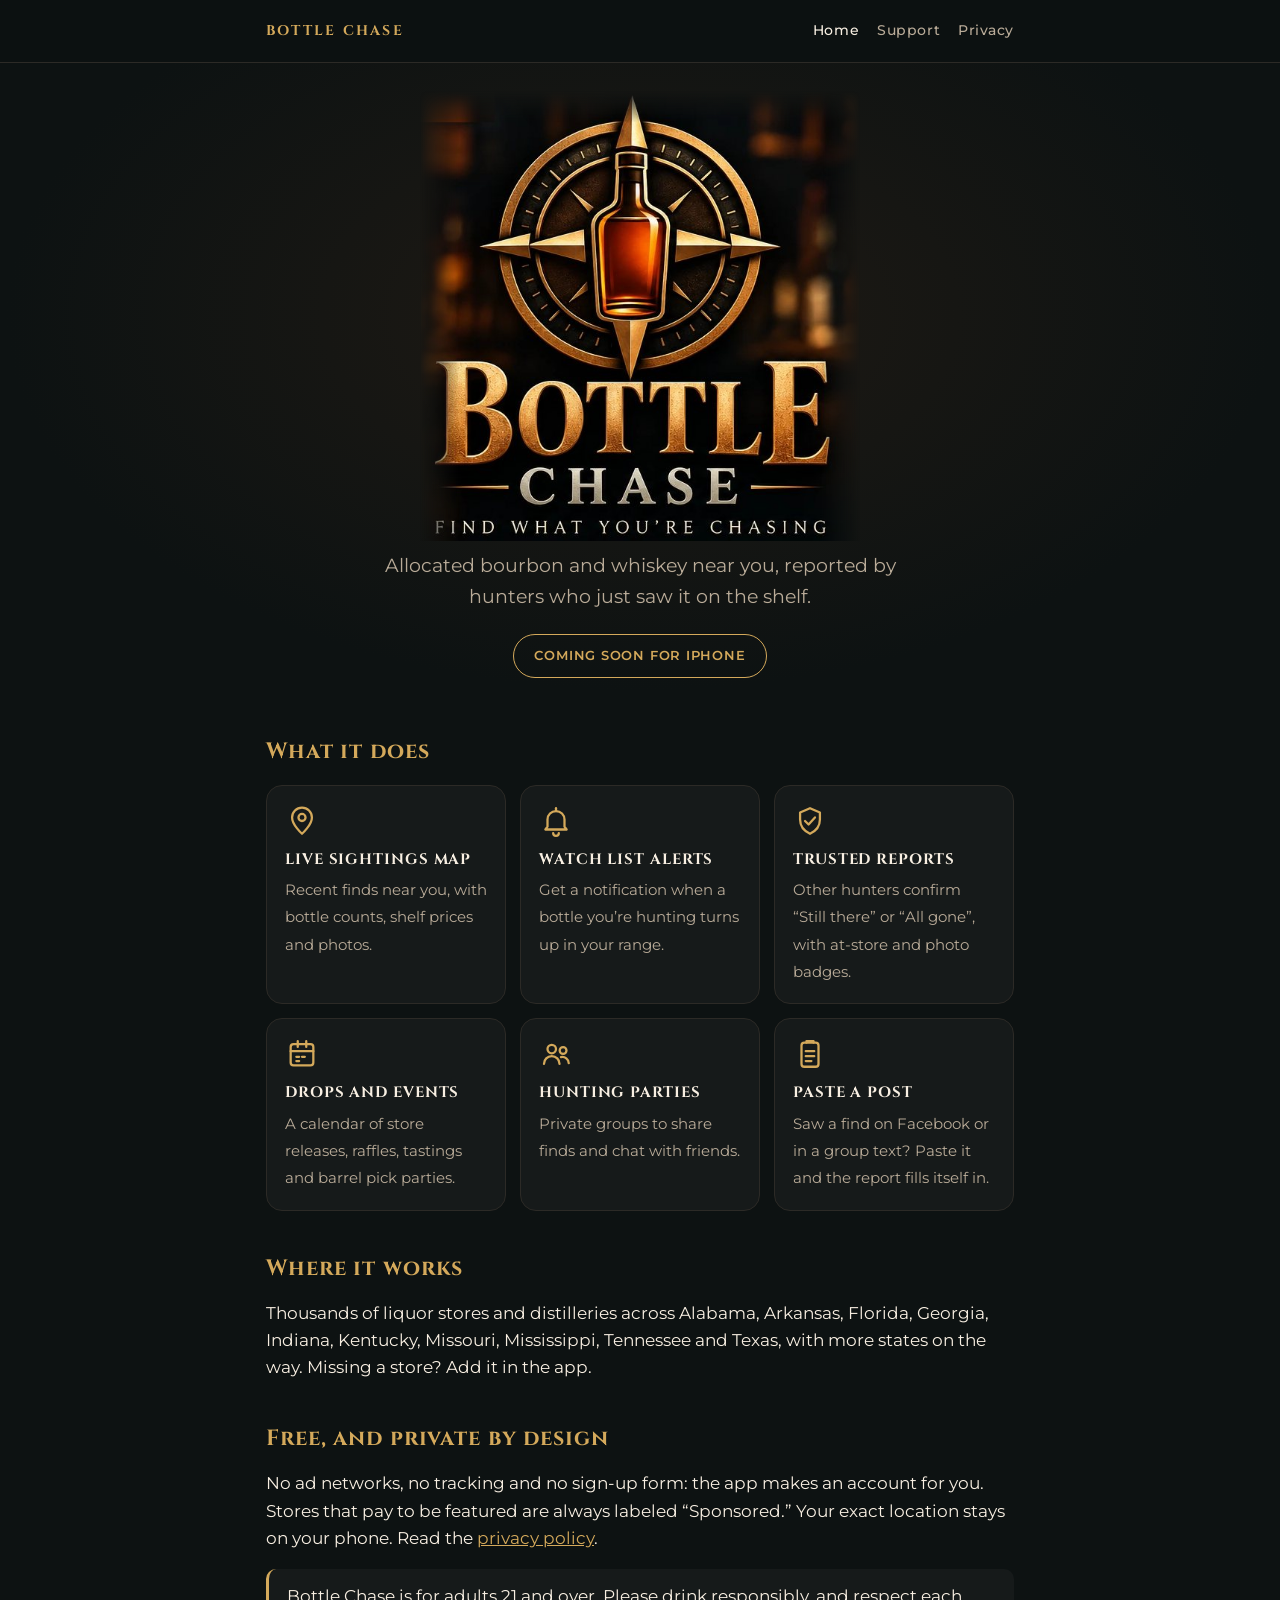
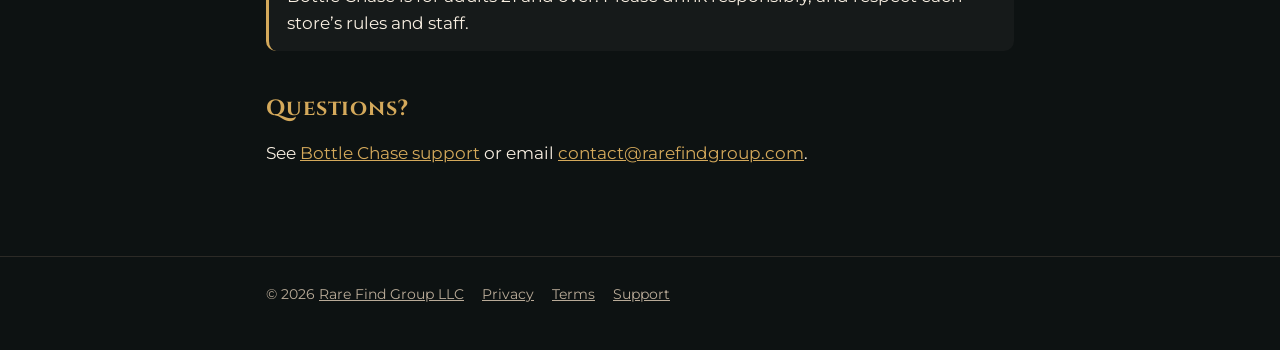
==== index.html @ 6ccd4147 "Bottle Chase website for bottlechase.app Home, support, privacy policy and terms of use, in the Bott" ====
<!doctype html>
<html lang="en">
<head>
<meta charset="utf-8">
<meta name="viewport" content="width=device-width, initial-scale=1">
<title>Bottle Chase: find what you&rsquo;re chasing</title>
<meta name="description" content="Bottle Chase helps bourbon hunters find allocated bottles in stores near them, reported by other hunters.">
<link rel="icon" href="/images/favicon.png">
<link rel="apple-touch-icon" href="/images/apple-touch-icon.png">
<link rel="preconnect" href="https://fonts.googleapis.com">
<link rel="preconnect" href="https://fonts.gstatic.com" crossorigin>
<link rel="stylesheet" href="https://fonts.googleapis.com/css2?family=Cinzel:wght@600;700&family=Montserrat:wght@400;500;600&display=swap">
<meta name="theme-color" content="#0d1212">
<link rel="stylesheet" href="/styles.css?v=2">
</head>
<body>
<header class="site-header">
  <div class="wrap">
    <a class="brand" href="/">Bottle Chase</a>
    <nav>
      <a href="/" aria-current="page">Home</a>
      <a href="/support/">Support</a>
      <a href="/privacy/">Privacy</a>
    </nav>
  </div>
</header>
<section class="hero">
  <div class="wrap">
    <h1 class="sr-only">Bottle Chase: find what you&rsquo;re chasing</h1>
    <img class="logo" src="/images/bottle-chase-logo.jpg" width="590" height="604"
      alt="Bottle Chase logo: a whiskey bottle on a gold compass, with the words Bottle Chase, Find what you&rsquo;re chasing">
    <p>Allocated bourbon and whiskey near you, reported by hunters who just saw it on the shelf.</p>
    <span class="pill">Coming soon for iPhone</span>
  </div>
</section>
<main>
  <div class="wrap">
    <h2 style="margin-top:0">What it does</h2>
    <ul class="features">
      <li><svg viewBox="0 0 24 24" aria-hidden="true"><path d="M12 21s-7-6.2-7-11.5A7 7 0 0 1 19 9.5C19 14.8 12 21 12 21z"/><circle cx="12" cy="9.5" r="2.5"/></svg><strong>Live sightings map</strong><span>Recent finds near you, with bottle counts, shelf prices and photos.</span></li>
      <li><svg viewBox="0 0 24 24" aria-hidden="true"><path d="M6 16V11a6 6 0 0 1 12 0v5l1.5 2h-15z"/><path d="M10 20.5a2 2 0 0 0 4 0"/><path d="M12 3v2"/></svg><strong>Watch list alerts</strong><span>Get a notification when a bottle you&rsquo;re hunting turns up in your range.</span></li>
      <li><svg viewBox="0 0 24 24" aria-hidden="true"><path d="M12 3l7 3v5c0 4.5-3 8.2-7 10-4-1.8-7-5.5-7-10V6z"/><path d="M8.5 12l2.5 2.5 4.5-5"/></svg><strong>Trusted reports</strong><span>Other hunters confirm &ldquo;Still there&rdquo; or &ldquo;All gone&rdquo;, with at-store and photo badges.</span></li>
      <li><svg viewBox="0 0 24 24" aria-hidden="true"><rect x="4" y="5" width="16" height="15" rx="2"/><path d="M4 10h16M9 3v4M15 3v4"/><path d="M8 14h2M12 14h2M8 17h2"/></svg><strong>Drops and events</strong><span>A calendar of store releases, raffles, tastings and barrel pick parties.</span></li>
      <li><svg viewBox="0 0 24 24" aria-hidden="true"><circle cx="9" cy="8.5" r="3"/><path d="M3.5 19a5.5 5.5 0 0 1 11 0"/><circle cx="17" cy="9.5" r="2.4"/><path d="M15.5 14.2A4.5 4.5 0 0 1 21 18.5"/></svg><strong>Hunting parties</strong><span>Private groups to share finds and chat with friends.</span></li>
      <li><svg viewBox="0 0 24 24" aria-hidden="true"><rect x="6" y="4" width="12" height="17" rx="2"/><path d="M9.5 4V3h5v1"/><path d="M9 10h6M9 13.5h6M9 17h4"/></svg><strong>Paste a post</strong><span>Saw a find on Facebook or in a group text? Paste it and the report fills itself in.</span></li>
    </ul>

    <h2>Where it works</h2>
    <p>Thousands of liquor stores and distilleries across Alabama, Arkansas, Florida, Georgia, Indiana, Kentucky,
    Missouri, Mississippi, Tennessee and Texas, with more states on the way. Missing a store? Add it in the app.</p>

    <h2>Free, and private by design</h2>
    <p>No ad networks, no tracking and no sign-up form: the app makes an account for you. Stores that pay to be
    featured are always labeled &ldquo;Sponsored.&rdquo; Your exact location stays on your phone. Read the
    <a href="privacy/">privacy policy</a>.</p>

    <p class="note">Bottle Chase is for adults 21 and over. Please drink responsibly, and respect each store&rsquo;s
    rules and staff.</p>

    <h2>Questions?</h2>
    <p>See <a href="support/">Bottle Chase support</a> or email
    <a href="mailto:contact@rarefindgroup.com">contact@rarefindgroup.com</a>.</p>
  </div>
</main>
<footer class="site-footer">
  <div class="wrap">
    <span>&copy; 2026 <a href="https://rarefindgroup.com">Rare Find Group LLC</a></span>
    <a href="privacy/">Privacy</a>
    <a href="terms/">Terms</a>
    <a href="support/">Support</a>
  </div>
</footer>
</body>
</html>
---- styles.css ----
/* Shared styles for rarefindgroup.com, following the Bottle Chase brand board: charcoal background, gold and
   whiskey-amber accents, cream text. Headings use Cinzel (a free web font in the style of the board's Trajan Pro);
   body text uses Montserrat. When you change this file, bump the ?v= number in every page's <link> to it so
   browsers fetch the new copy. */
:root {
  --charcoal: #0d1212;
  --surface: #161a1a;
  --surface-2: #1d2121;
  --amber: #c2530b;
  --copper: #be6324;
  --gold: #d4a95b;
  --cream: #f8efe2;
  --brown: #3a1e0f;
  --text: #f8efe2;
  --muted: #b9ab98;
  --line: #2c2a26;
  --heading: "Cinzel", "Trajan Pro", Georgia, serif;
  --body: "Montserrat", -apple-system, BlinkMacSystemFont, "Segoe UI", Roboto, sans-serif;
  color-scheme: dark;
}
* { box-sizing: border-box; }
html { -webkit-text-size-adjust: 100%; }
body {
  margin: 0;
  background: var(--charcoal);
  color: var(--text);
  font: 16.5px/1.65 var(--body);
}
a { color: var(--gold); }
a:hover { color: var(--cream); }
img { max-width: 100%; }
.wrap { max-width: 780px; margin: 0 auto; padding: 0 16px; }
.sr-only { position: absolute; width: 1px; height: 1px; overflow: hidden; clip: rect(0 0 0 0); white-space: nowrap; }

/* Header */
.site-header { border-bottom: 1px solid var(--line); background: rgba(13, 18, 18, 0.92); }
.site-header .wrap { display: flex; align-items: center; justify-content: space-between; gap: 10px 16px; min-height: 62px; flex-wrap: wrap; padding-top: 8px; padding-bottom: 8px; }
.brand { font-family: var(--heading); font-weight: 700; letter-spacing: 0.16em; text-transform: uppercase; font-size: 14px; color: var(--gold); text-decoration: none; }
.site-header nav { display: flex; gap: 18px; flex-wrap: wrap; }
.site-header nav a { color: var(--muted); text-decoration: none; font-size: 14px; font-weight: 500; letter-spacing: 0.04em; }
.site-header nav a:hover, .site-header nav a[aria-current="page"] { color: var(--cream); }

/* Page text */
main { padding: 44px 0 72px; }
h1, h2, h3 { font-family: var(--heading); font-weight: 700; color: var(--cream); }
h1 { font-size: 38px; line-height: 1.15; margin: 0 0 14px; letter-spacing: 0.01em; }
h2 { font-size: 22px; line-height: 1.3; margin: 44px 0 12px; color: var(--gold); letter-spacing: 0.04em; }
h3 { font-size: 17px; margin: 22px 0 4px; }
.lead { font-size: 18.5px; color: var(--muted); margin: 0 0 28px; }
.eyebrow { font-size: 12px; font-weight: 600; letter-spacing: 0.24em; text-transform: uppercase; color: var(--gold); margin: 0 0 12px; }
.meta { color: var(--muted); margin: 0 0 24px; }
.note { background: var(--surface); border-left: 3px solid var(--gold); padding: 14px 18px; border-radius: 10px; }
.rule { width: 120px; height: 1px; border: 0; margin: 18px 0 24px; background: linear-gradient(90deg, transparent, var(--gold), transparent); }
ul { padding-left: 22px; }
li { margin: 5px 0; }
strong { color: var(--cream); }

/* Bottle Chase hero: the full logo lockup, faded into the page at its edges */
.hero { padding: 28px 0 8px; text-align: center; background: radial-gradient(ellipse at 50% 40%, #1f1a14 0%, var(--charcoal) 70%); }
.hero .logo {
  display: block;
  width: min(440px, 92%);
  height: auto;
  margin: 0 auto;
  /* Fade only the four edges into the page, so the lettering stays fully visible. */
  -webkit-mask-image: linear-gradient(to right, transparent, #000 9%, #000 91%, transparent),
    linear-gradient(to bottom, transparent, #000 7%);
  -webkit-mask-composite: source-in;
  mask-image: linear-gradient(to right, transparent, #000 9%, #000 91%, transparent),
    linear-gradient(to bottom, transparent, #000 7%);
  mask-composite: intersect;
}
.hero p { color: var(--muted); font-size: 18.5px; margin: 10px auto 0; max-width: 520px; }
.hero .pill { margin: 22px 0 8px; }

/* Buttons and pills */
.pill { display: inline-block; padding: 10px 20px; border-radius: 999px; border: 1px solid var(--gold); color: var(--gold); font-weight: 600; letter-spacing: 0.06em; text-transform: uppercase; font-size: 13px; text-decoration: none; }
.button { display: inline-block; padding: 12px 22px; border-radius: 999px; background: var(--amber); color: var(--cream); font-weight: 600; text-decoration: none; }

/* Cards */
.app-card { display: flex; gap: 18px; align-items: center; padding: 16px; border: 1px solid var(--line); border-radius: 18px; background: var(--surface); text-decoration: none; color: inherit; transition: border-color 0.15s; }
.app-card:hover { border-color: var(--gold); color: inherit; }
.app-card img { width: 76px; height: 76px; border-radius: 18px; flex: none; }
.app-card strong { display: block; font-family: var(--heading); font-size: 20px; color: var(--cream); }
.app-card span { color: var(--muted); }
.features { display: grid; grid-template-columns: repeat(auto-fit, minmax(220px, 1fr)); gap: 14px; margin: 18px 0 0; padding: 0; list-style: none; }
.features li { margin: 0; padding: 18px; border: 1px solid var(--line); border-radius: 16px; background: var(--surface); }
.features svg { width: 34px; height: 34px; display: block; margin-bottom: 10px; stroke: var(--gold); fill: none; stroke-width: 1.6; stroke-linecap: round; stroke-linejoin: round; }
.features strong { display: block; margin-bottom: 4px; font-family: var(--heading); font-size: 15px; letter-spacing: 0.06em; text-transform: uppercase; color: var(--cream); }
.features span { color: var(--muted); font-size: 15px; }

/* FAQ */
details { border-bottom: 1px solid var(--line); padding: 14px 0; }
summary { cursor: pointer; font-weight: 600; color: var(--cream); }
summary::marker { color: var(--gold); }
details p, details ul { margin: 10px 0 0; color: var(--text); }

/* Tables (privacy policy) */
table { width: 100%; border-collapse: collapse; font-size: 15px; margin: 12px 0; }
th, td { text-align: left; vertical-align: top; padding: 9px 8px; border-bottom: 1px solid var(--line); }
th { color: var(--gold); font-weight: 600; }
.table-scroll { overflow-x: auto; }

/* Footer */
.site-footer { border-top: 1px solid var(--line); color: var(--muted); font-size: 14px; padding: 26px 0 44px; }
.site-footer .wrap { display: flex; flex-wrap: wrap; gap: 6px 18px; }
.site-footer a { color: var(--muted); }
.site-footer a:hover { color: var(--gold); }

@media (max-width: 520px) {
  h1 { font-size: 30px; }
  .lead, .hero p { font-size: 17px; }
}
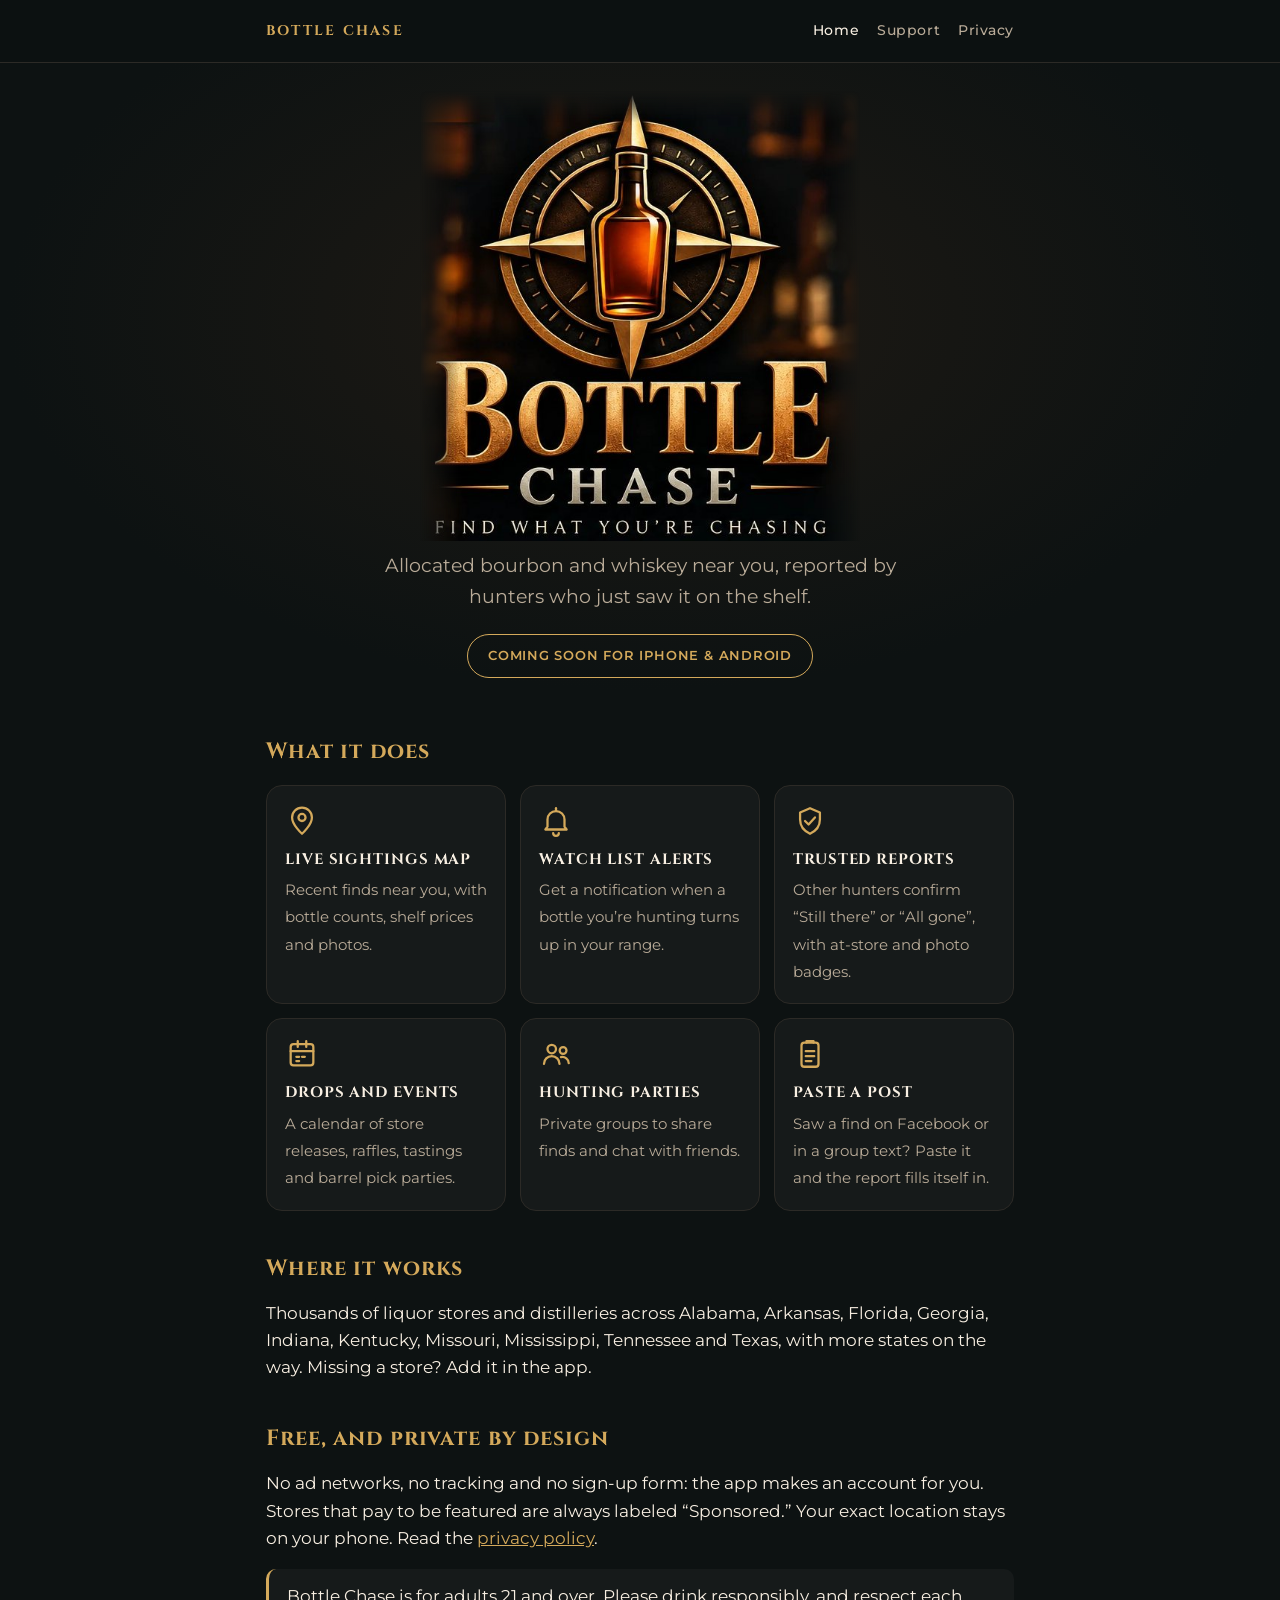
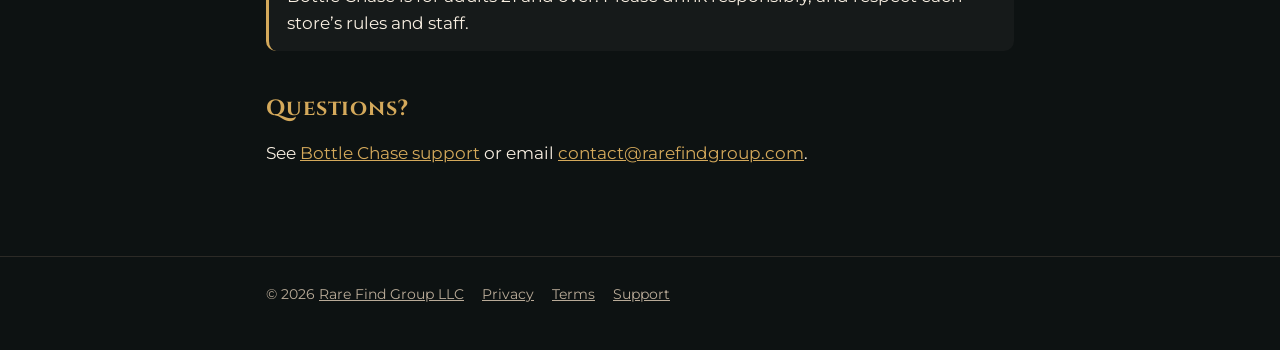
==== commit 7e563d1d: "Coming soon for iPhone and Android Co-Authored-By: Claude Opus 5.5 <noreply@anthropic.com>" ====
--- a/index.html
+++ b/index.html
@@ -30,7 +30,7 @@
     <img class="logo" src="/images/bottle-chase-logo.jpg" width="590" height="604"
       alt="Bottle Chase logo: a whiskey bottle on a gold compass, with the words Bottle Chase, Find what you&rsquo;re chasing">
     <p>Allocated bourbon and whiskey near you, reported by hunters who just saw it on the shelf.</p>
-    <span class="pill">Coming soon for iPhone</span>
+    <span class="pill">Coming soon for iPhone &amp; Android</span>
   </div>
 </section>
 <main>
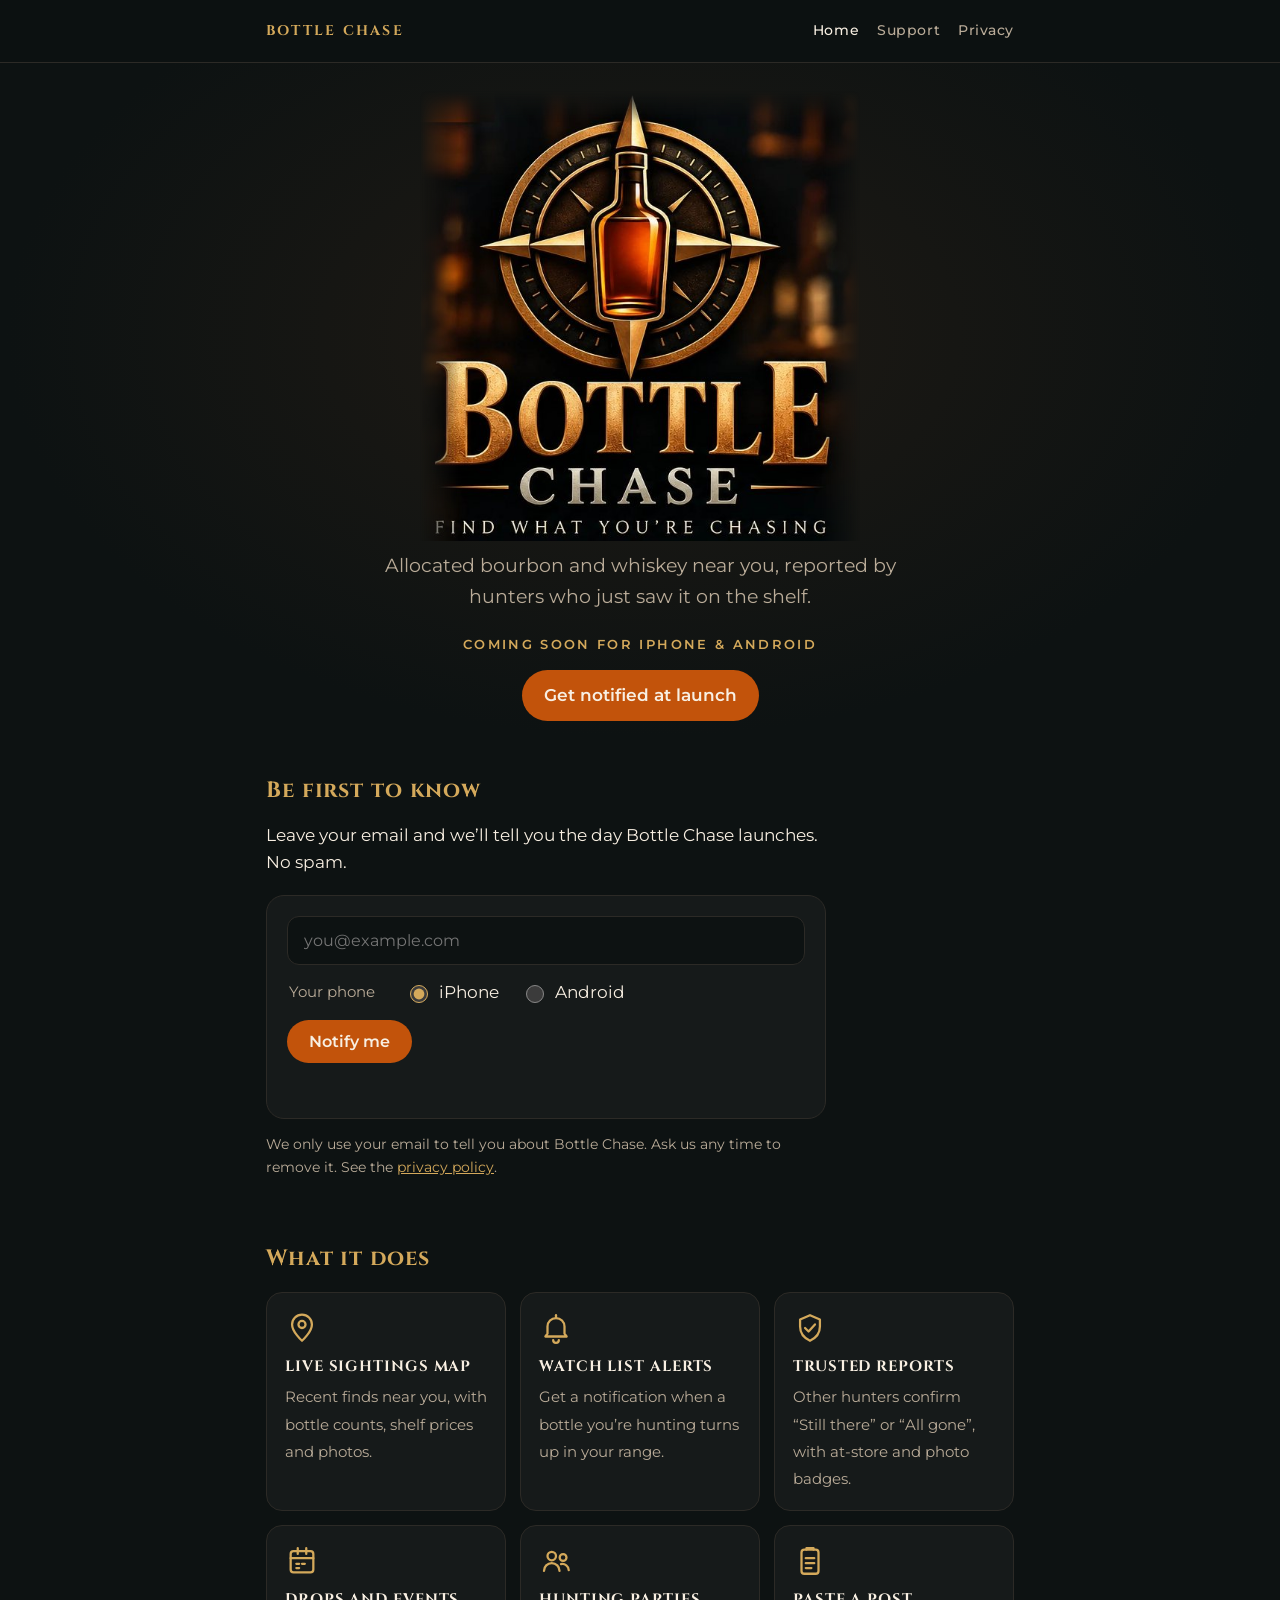
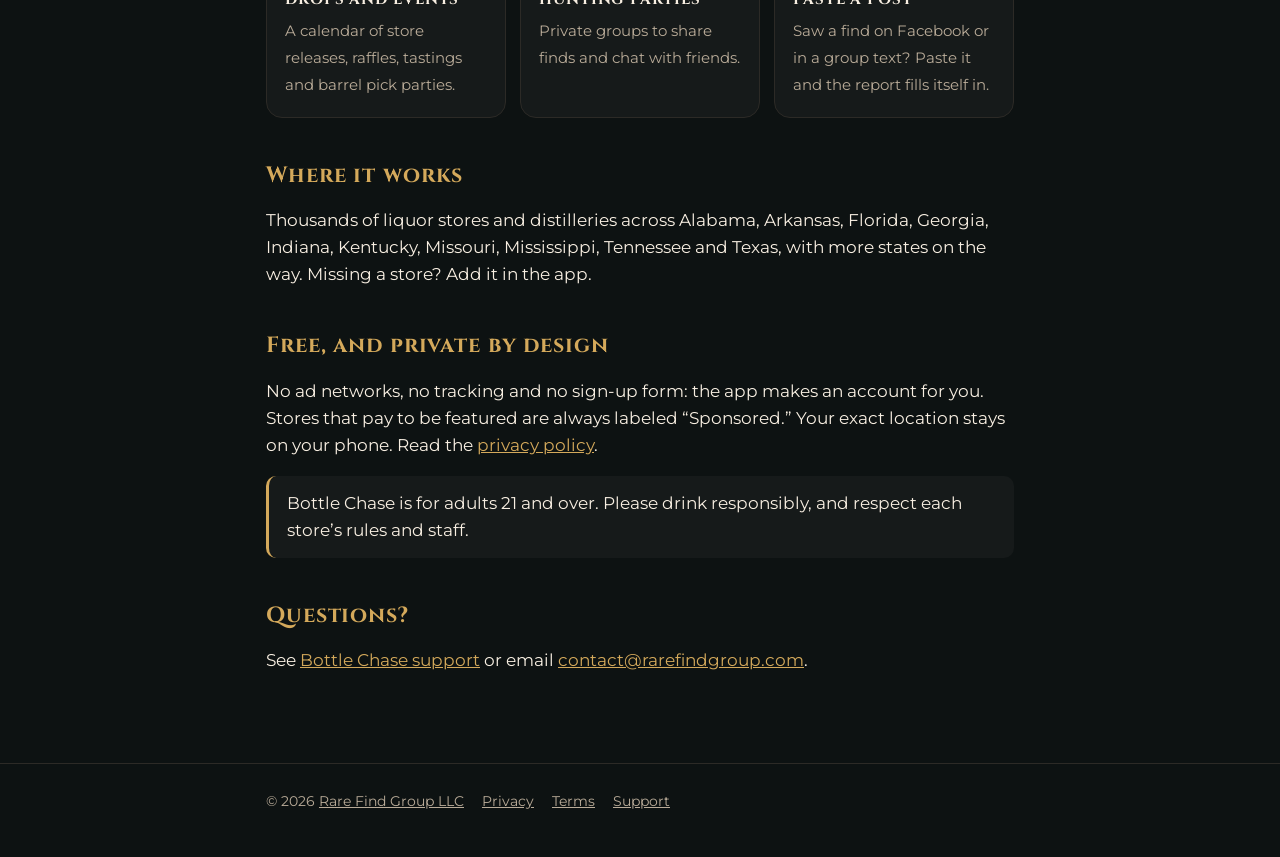
==== commit 142baff9: "Waitlist sign-up form and privacy policy section - "Be first to know" form (email + iPhone/Android) " ====
--- a/index.html
+++ b/index.html
@@ -11,7 +11,7 @@
 <link rel="preconnect" href="https://fonts.gstatic.com" crossorigin>
 <link rel="stylesheet" href="https://fonts.googleapis.com/css2?family=Cinzel:wght@600;700&family=Montserrat:wght@400;500;600&display=swap">
 <meta name="theme-color" content="#0d1212">
-<link rel="stylesheet" href="/styles.css?v=2">
+<link rel="stylesheet" href="/styles.css?v=3">
 </head>
 <body>
 <header class="site-header">
@@ -30,7 +30,30 @@
     <img class="logo" src="/images/bottle-chase-logo.jpg" width="590" height="604"
       alt="Bottle Chase logo: a whiskey bottle on a gold compass, with the words Bottle Chase, Find what you&rsquo;re chasing">
     <p>Allocated bourbon and whiskey near you, reported by hunters who just saw it on the shelf.</p>
-    <span class="pill">Coming soon for iPhone &amp; Android</span>
+    <p class="soon">Coming soon for iPhone &amp; Android</p>
+    <a class="button" href="#notify">Get notified at launch</a>
+  </div>
+</section>
+<section class="signup" id="notify">
+  <div class="wrap">
+    <h2>Be first to know</h2>
+    <p>Leave your email and we&rsquo;ll tell you the day Bottle Chase launches. No spam.</p>
+    <form id="waitlist" novalidate>
+      <label class="sr-only" for="wl-email">Email</label>
+      <input id="wl-email" name="email" type="email" inputmode="email" autocomplete="email" required
+        placeholder="you@example.com" maxlength="254">
+      <fieldset>
+        <legend>Your phone</legend>
+        <label><input type="radio" name="platform" value="iphone" checked> iPhone</label>
+        <label><input type="radio" name="platform" value="android"> Android</label>
+      </fieldset>
+      <!-- Hidden from people; bots that fill every field get ignored. -->
+      <input class="trap" name="website" tabindex="-1" autocomplete="off" aria-hidden="true">
+      <button class="button" type="submit">Notify me</button>
+      <p class="form-message" role="status" aria-live="polite"></p>
+    </form>
+    <p class="fine">We only use your email to tell you about Bottle Chase. Ask us any time to remove it. See the
+    <a href="/privacy/#waitlist">privacy policy</a>.</p>
   </div>
 </section>
 <main>
@@ -70,5 +93,42 @@
     <a href="support/">Support</a>
   </div>
 </footer>
+<script>
+// The waitlist form calls join_waitlist() in Supabase (migration 038) with the public anon key, which can only add
+// to the list, never read it.
+(() => {
+  const URL = 'https://nnxsqtufczipbkkhcrpa.supabase.co/rest/v1/rpc/join_waitlist';
+  const KEY = 'eyJhbGciOiJIUzI1NiIsInR5cCI6IkpXVCJ9.eyJpc3MiOiJzdXBhYmFzZSIsInJlZiI6Im5ueHNxdHVmY3ppcGJra2hjcnBhIiwicm9sZSI6ImFub24iLCJpYXQiOjE3OTAzNDA4NTMsImV4cCI6MjEwNTkxNjg1M30.gvL8P78iEY7BcGAz74Lzvd6B7VyXikWatCA58mOfHkA';
+  const form = document.getElementById('waitlist');
+  const msg = form.querySelector('.form-message');
+  const say = (text, ok) => { msg.textContent = text; msg.className = 'form-message ' + (ok ? 'ok' : 'bad'); };
+  form.addEventListener('submit', async (e) => {
+    e.preventDefault();
+    const email = form.email.value.trim();
+    if (form.website.value) return say("Thanks! You're on the list.", true);
+    if (!/^[^@\s]+@[^@\s]+\.[a-z]{2,}$/i.test(email)) return say('Please enter a valid email address.', false);
+    const button = form.querySelector('button');
+    button.disabled = true;
+    say('Adding you…', true);
+    try {
+      const res = await fetch(URL, {
+        method: 'POST',
+        headers: { apikey: KEY, Authorization: 'Bearer ' + KEY, 'Content-Type': 'application/json' },
+        body: JSON.stringify({ p_email: email, p_platform: form.platform.value, p_source: location.hostname || 'bottlechase.app' }),
+      });
+      const body = await res.json().catch(() => null);
+      // Only the database's own friendly messages are shown; anything else gets a plain one.
+      const known = body && /valid email|Too many sign-ups/.test(body.message || '');
+      if (!res.ok) throw new Error(known ? body.message + '.' : "We couldn't add you right now.");
+      say(body === 'already' ? "You're already on the list. We'll be in touch!" : "Thanks! You're on the list.", true);
+      form.reset();
+    } catch (err) {
+      say(err.message + ' Please try again, or email contact@rarefindgroup.com.', false);
+    } finally {
+      button.disabled = false;
+    }
+  });
+})();
+</script>
 </body>
 </html>
--- a/styles.css
+++ b/styles.css
@@ -72,10 +72,34 @@
 }
 .hero p { color: var(--muted); font-size: 18.5px; margin: 10px auto 0; max-width: 520px; }
 .hero .pill { margin: 22px 0 8px; }
+.hero .soon { margin: 22px auto 14px; font-size: 13px; font-weight: 600; letter-spacing: 0.18em; text-transform: uppercase; color: var(--gold); }
+.hero .button { margin-bottom: 12px; }
+
+/* Waitlist sign-up */
+.signup { padding: 36px 0 8px; }
+.signup .wrap > * { max-width: 560px; }
+.signup h2 { margin-top: 0; }
+.signup form { display: grid; gap: 14px; margin: 18px 0 10px; padding: 20px; border: 1px solid var(--line); border-radius: 18px; background: var(--surface); }
+.signup input[type="email"] {
+  width: 100%; padding: 14px 16px; border-radius: 12px; border: 1px solid var(--line); background: var(--charcoal);
+  color: var(--cream); font: 16px var(--body);
+}
+.signup input[type="email"]:focus { outline: 2px solid var(--gold); outline-offset: 1px; border-color: transparent; }
+.signup fieldset { border: 0; margin: 0; padding: 0; display: flex; gap: 22px; align-items: center; flex-wrap: wrap; }
+.signup legend { float: left; margin-right: 6px; color: var(--muted); font-size: 15px; }
+.signup fieldset label { display: inline-flex; gap: 8px; align-items: center; cursor: pointer; }
+.signup input[type="radio"] { accent-color: var(--gold); width: 18px; height: 18px; }
+.signup .button { border: 0; cursor: pointer; font: 600 16px var(--body); justify-self: start; }
+.signup .button:disabled { opacity: 0.6; cursor: default; }
+.signup .trap { position: absolute; left: -9999px; width: 1px; height: 1px; }
+.form-message { margin: 0; min-height: 1.4em; font-size: 15px; }
+.form-message.ok { color: var(--gold); }
+.form-message.bad { color: #f0a07a; }
+.fine { color: var(--muted); font-size: 14px; }
 
 /* Buttons and pills */
 .pill { display: inline-block; padding: 10px 20px; border-radius: 999px; border: 1px solid var(--gold); color: var(--gold); font-weight: 600; letter-spacing: 0.06em; text-transform: uppercase; font-size: 13px; text-decoration: none; }
-.button { display: inline-block; padding: 12px 22px; border-radius: 999px; background: var(--amber); color: var(--cream); font-weight: 600; text-decoration: none; }
+.button { display: inline-block; font-family: var(--body); padding: 12px 22px; border-radius: 999px; background: var(--amber); color: var(--cream); font-weight: 600; text-decoration: none; }
 
 /* Cards */
 .app-card { display: flex; gap: 18px; align-items: center; padding: 16px; border: 1px solid var(--line); border-radius: 18px; background: var(--surface); text-decoration: none; color: inherit; transition: border-color 0.15s; }
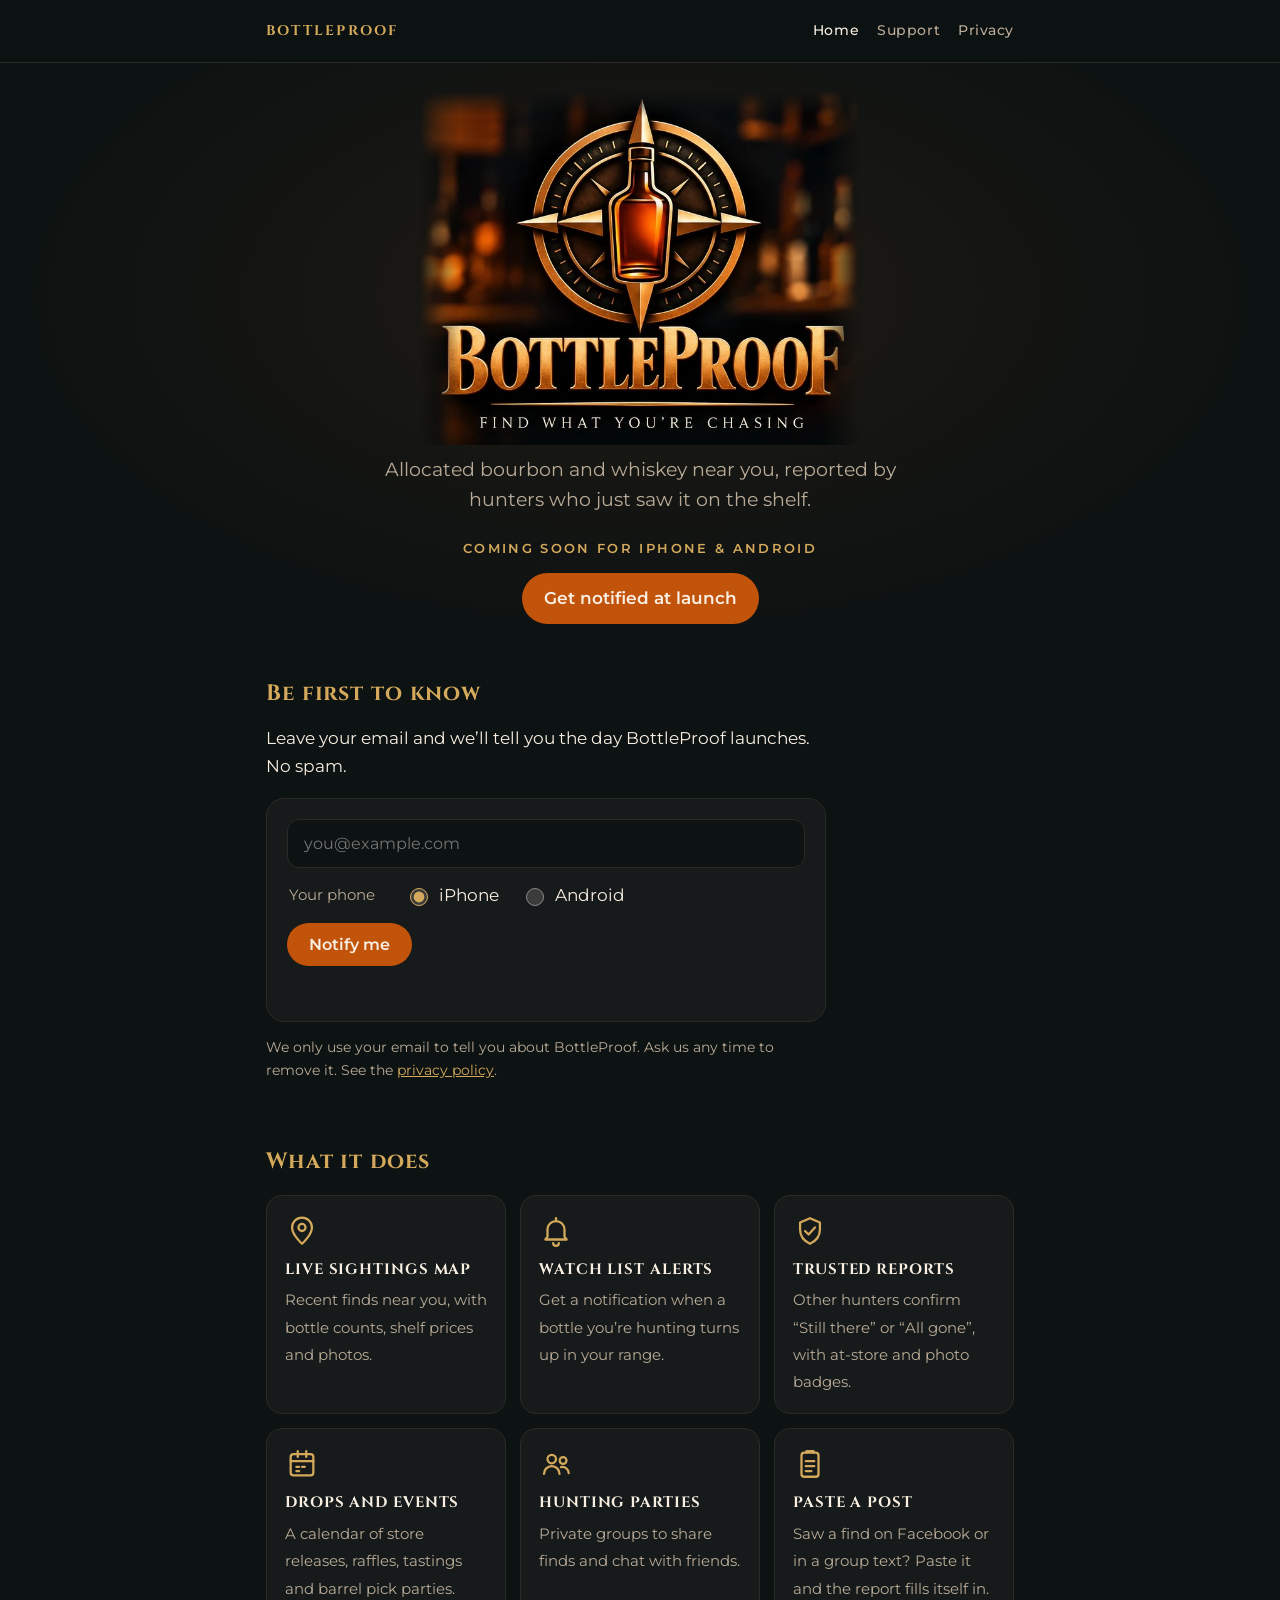
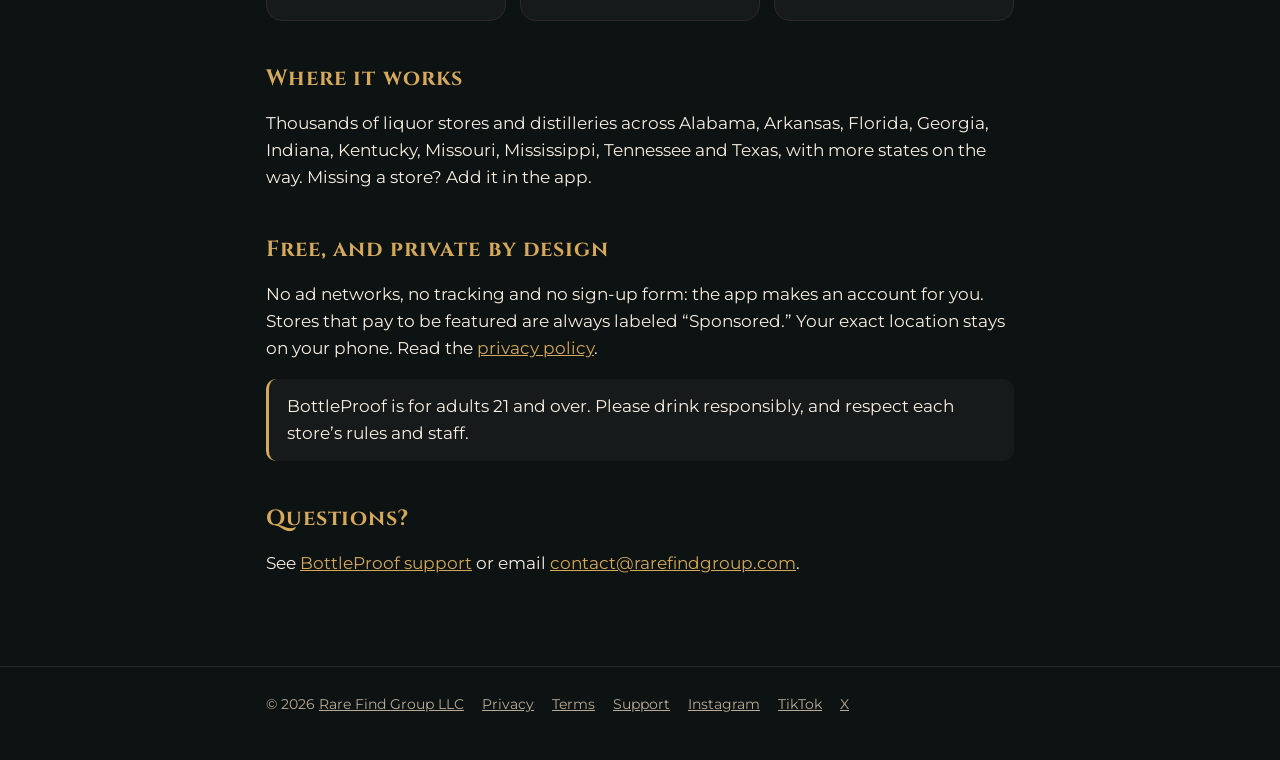
==== commit 82f5c887: "Rebrand to BottleProof and move to bottleproof.app New BottleProof logo from the brand board, every " ====
--- a/index.html
+++ b/index.html
@@ -3,8 +3,8 @@
 <head>
 <meta charset="utf-8">
 <meta name="viewport" content="width=device-width, initial-scale=1">
-<title>Bottle Chase: find what you&rsquo;re chasing</title>
-<meta name="description" content="Bottle Chase helps bourbon hunters find allocated bottles in stores near them, reported by other hunters.">
+<title>BottleProof: find what you&rsquo;re chasing</title>
+<meta name="description" content="BottleProof helps bourbon hunters find allocated bottles in stores near them, reported by other hunters.">
 <link rel="icon" href="/images/favicon.png">
 <link rel="apple-touch-icon" href="/images/apple-touch-icon.png">
 <link rel="preconnect" href="https://fonts.googleapis.com">
@@ -16,7 +16,7 @@
 <body>
 <header class="site-header">
   <div class="wrap">
-    <a class="brand" href="/">Bottle Chase</a>
+    <a class="brand" href="/">BottleProof</a>
     <nav>
       <a href="/" aria-current="page">Home</a>
       <a href="/support/">Support</a>
@@ -26,9 +26,9 @@
 </header>
 <section class="hero">
   <div class="wrap">
-    <h1 class="sr-only">Bottle Chase: find what you&rsquo;re chasing</h1>
-    <img class="logo" src="/images/bottle-chase-logo.jpg" width="590" height="604"
-      alt="Bottle Chase logo: a whiskey bottle on a gold compass, with the words Bottle Chase, Find what you&rsquo;re chasing">
+    <h1 class="sr-only">BottleProof: find what you&rsquo;re chasing</h1>
+    <img class="logo" src="/images/bottleproof-logo.jpg" width="702" height="564"
+      alt="BottleProof logo: a whiskey bottle on a gold compass, with the words BottleProof, Find what you&rsquo;re chasing">
     <p>Allocated bourbon and whiskey near you, reported by hunters who just saw it on the shelf.</p>
     <p class="soon">Coming soon for iPhone &amp; Android</p>
     <a class="button" href="#notify">Get notified at launch</a>
@@ -37,7 +37,7 @@
 <section class="signup" id="notify">
   <div class="wrap">
     <h2>Be first to know</h2>
-    <p>Leave your email and we&rsquo;ll tell you the day Bottle Chase launches. No spam.</p>
+    <p>Leave your email and we&rsquo;ll tell you the day BottleProof launches. No spam.</p>
     <form id="waitlist" novalidate>
       <label class="sr-only" for="wl-email">Email</label>
       <input id="wl-email" name="email" type="email" inputmode="email" autocomplete="email" required
@@ -52,7 +52,7 @@
       <button class="button" type="submit">Notify me</button>
       <p class="form-message" role="status" aria-live="polite"></p>
     </form>
-    <p class="fine">We only use your email to tell you about Bottle Chase. Ask us any time to remove it. See the
+    <p class="fine">We only use your email to tell you about BottleProof. Ask us any time to remove it. See the
     <a href="/privacy/#waitlist">privacy policy</a>.</p>
   </div>
 </section>
@@ -77,11 +77,11 @@
     featured are always labeled &ldquo;Sponsored.&rdquo; Your exact location stays on your phone. Read the
     <a href="privacy/">privacy policy</a>.</p>
 
-    <p class="note">Bottle Chase is for adults 21 and over. Please drink responsibly, and respect each store&rsquo;s
+    <p class="note">BottleProof is for adults 21 and over. Please drink responsibly, and respect each store&rsquo;s
     rules and staff.</p>
 
     <h2>Questions?</h2>
-    <p>See <a href="support/">Bottle Chase support</a> or email
+    <p>See <a href="support/">BottleProof support</a> or email
     <a href="mailto:contact@rarefindgroup.com">contact@rarefindgroup.com</a>.</p>
   </div>
 </main>
@@ -91,6 +91,9 @@
     <a href="privacy/">Privacy</a>
     <a href="terms/">Terms</a>
     <a href="support/">Support</a>
+    <a href="https://www.instagram.com/bottleproofapp/" rel="me">Instagram</a>
+    <a href="https://www.tiktok.com/@bottleproofapp" rel="me">TikTok</a>
+    <a href="https://x.com/bottleproofapp" rel="me">X</a>
   </div>
 </footer>
 <script>
@@ -114,7 +117,7 @@
       const res = await fetch(URL, {
         method: 'POST',
         headers: { apikey: KEY, Authorization: 'Bearer ' + KEY, 'Content-Type': 'application/json' },
-        body: JSON.stringify({ p_email: email, p_platform: form.platform.value, p_source: location.hostname || 'bottlechase.app' }),
+        body: JSON.stringify({ p_email: email, p_platform: form.platform.value, p_source: location.hostname || 'bottleproof.app' }),
       });
       const body = await res.json().catch(() => null);
       // Only the database's own friendly messages are shown; anything else gets a plain one.
--- a/styles.css
+++ b/styles.css
@@ -1,4 +1,4 @@
-/* Shared styles for rarefindgroup.com, following the Bottle Chase brand board: charcoal background, gold and
+/* Shared styles for rarefindgroup.com, following the BottleProof brand board: charcoal background, gold and
    whiskey-amber accents, cream text. Headings use Cinzel (a free web font in the style of the board's Trajan Pro);
    body text uses Montserrat. When you change this file, bump the ?v= number in every page's <link> to it so
    browsers fetch the new copy. */
@@ -55,7 +55,7 @@
 li { margin: 5px 0; }
 strong { color: var(--cream); }
 
-/* Bottle Chase hero: the full logo lockup, faded into the page at its edges */
+/* BottleProof hero: the full logo lockup, faded into the page at its edges */
 .hero { padding: 28px 0 8px; text-align: center; background: radial-gradient(ellipse at 50% 40%, #1f1a14 0%, var(--charcoal) 70%); }
 .hero .logo {
   display: block;
